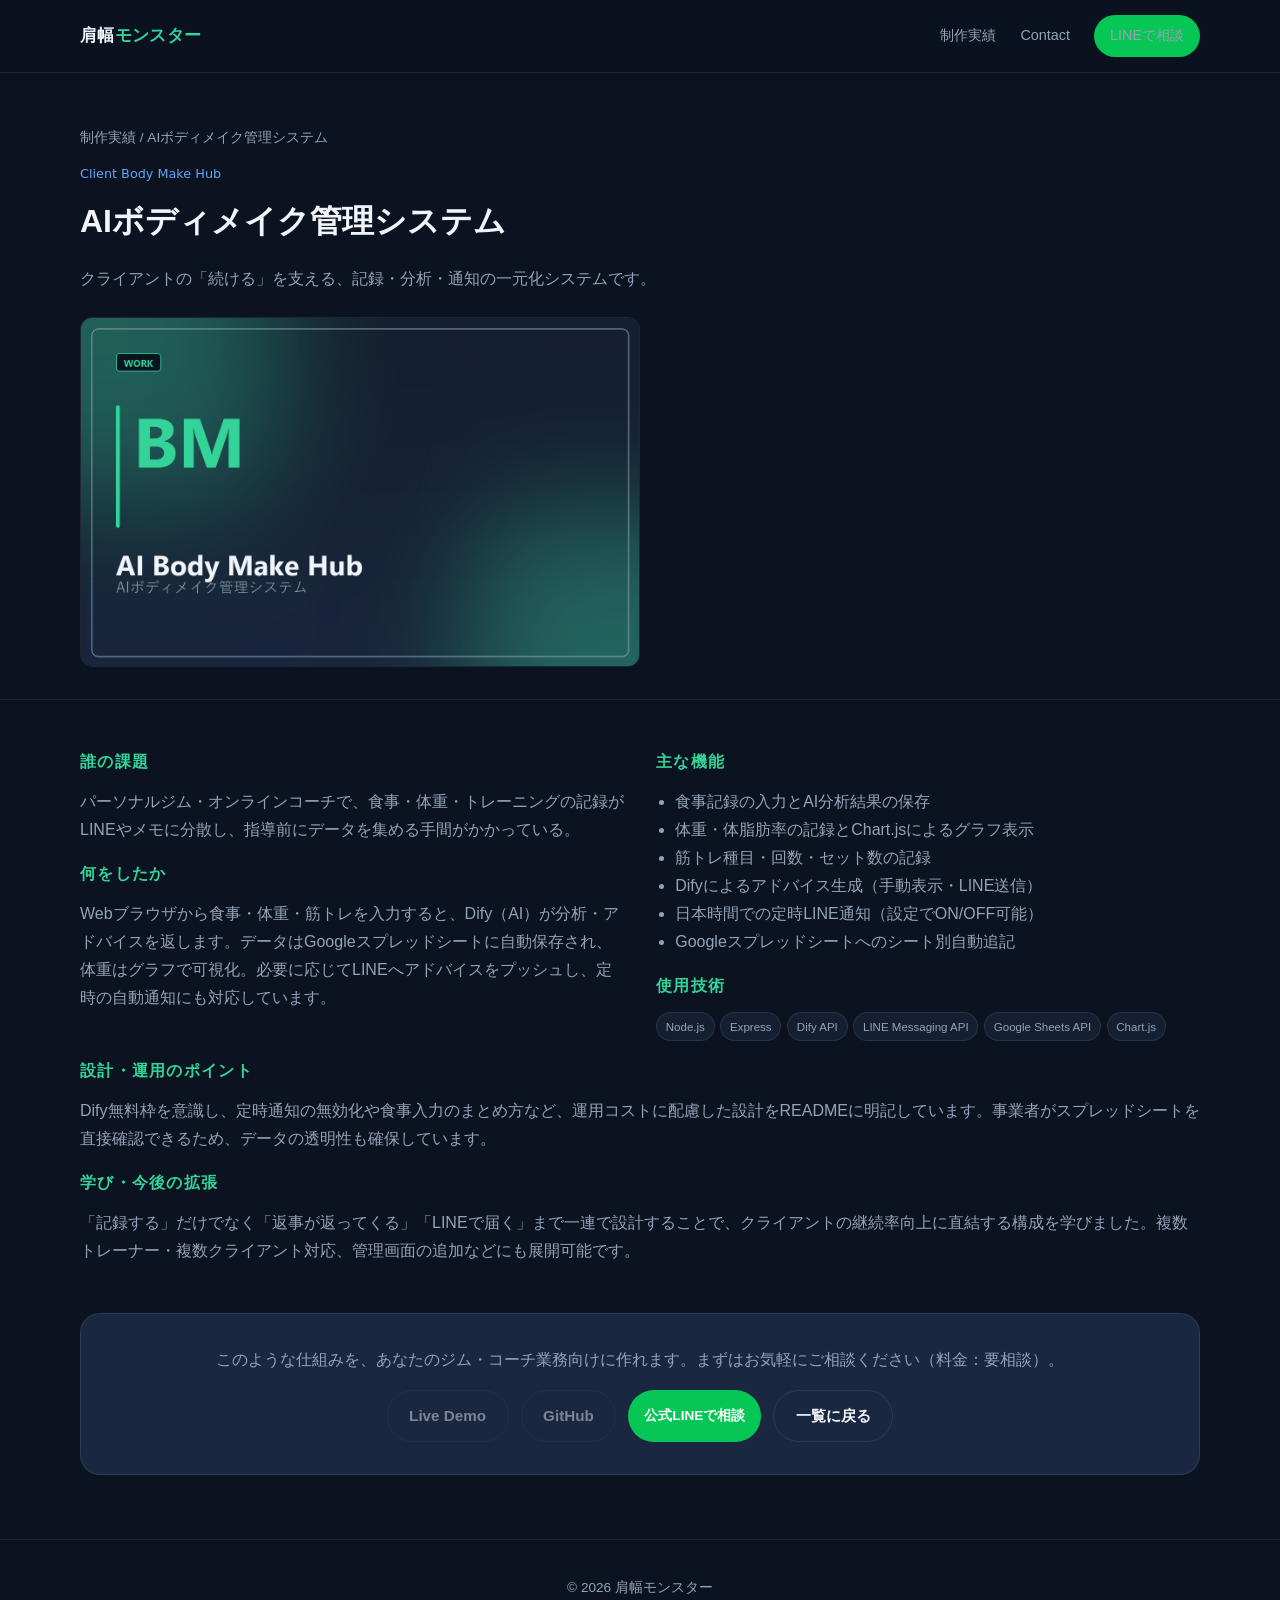
==== works-bodymake.html @ 2a0f4db9 "Initial commit" ====
<!DOCTYPE html>
<html lang="ja">
<head>
  <meta charset="UTF-8">
  <meta name="viewport" content="width=device-width, initial-scale=1.0">
  <title>AIボディメイク管理システム | 肩幅モンスター</title>
  <meta name="description" content="食事・体重・筋トレの記録、DifyによるAI分析、Googleスプレッドシート保存、LINE通知までを実装したWebアプリ。">
  <link rel="icon" type="image/svg+xml" href="favicon.svg">
  <link rel="stylesheet" href="css/style.css">
</head>
<body data-work-page="bodymake">
  <header class="site-header is-scrolled">
    <div class="container header-inner">
      <a href="index.html" class="logo">肩幅<span>モンスター</span></a>
      <nav class="site-nav" aria-label="メイン">
        <a href="index.html#works">制作実績</a>
        <a href="index.html#contact">Contact</a>
        <a class="btn btn-line" data-line-url href="#" target="_blank" rel="noopener">LINEで相談</a>
      </nav>
    </div>
  </header>
  <div class="page-hero">
    <div class="container">
      <p class="breadcrumb"><a href="index.html#works">制作実績</a> / AIボディメイク管理システム</p>
      <p class="work-sub">Client Body Make Hub</p>
      <h1>AIボディメイク管理システム</h1>
      <p style="color:var(--text-muted);max-width:40em">クライアントの「続ける」を支える、記録・分析・通知の一元化システムです。</p>
      <img class="page-hero-thumb" src="images/works/bodymake.png" alt="AIボディメイク管理システム スクリーンショット">
    </div>
  </div>
  <div class="detail-content">
    <div class="container detail-grid">
      <div class="detail-block">
        <h2>誰の課題</h2>
        <p>パーソナルジム・オンラインコーチで、食事・体重・トレーニングの記録がLINEやメモに分散し、指導前にデータを集める手間がかかっている。</p>
        <h2>何をしたか</h2>
        <p>Webブラウザから食事・体重・筋トレを入力すると、Dify（AI）が分析・アドバイスを返します。データはGoogleスプレッドシートに自動保存され、体重はグラフで可視化。必要に応じてLINEへアドバイスをプッシュし、定時の自動通知にも対応しています。</p>
      </div>
      <div class="detail-block">
        <h2>主な機能</h2>
        <ul>
          <li>食事記録の入力とAI分析結果の保存</li>
          <li>体重・体脂肪率の記録とChart.jsによるグラフ表示</li>
          <li>筋トレ種目・回数・セット数の記録</li>
          <li>Difyによるアドバイス生成（手動表示・LINE送信）</li>
          <li>日本時間での定時LINE通知（設定でON/OFF可能）</li>
          <li>Googleスプレッドシートへのシート別自動追記</li>
        </ul>
        <h2>使用技術</h2>
        <div class="work-tags">
          <span class="tag">Node.js</span><span class="tag">Express</span><span class="tag">Dify API</span>
          <span class="tag">LINE Messaging API</span><span class="tag">Google Sheets API</span><span class="tag">Chart.js</span>
        </div>
      </div>
    </div>
    <div class="container">
      <div class="detail-block">
        <h2>設計・運用のポイント</h2>
        <p>Dify無料枠を意識し、定時通知の無効化や食事入力のまとめ方など、運用コストに配慮した設計をREADMEに明記しています。事業者がスプレッドシートを直接確認できるため、データの透明性も確保しています。</p>
        <h2>学び・今後の拡張</h2>
        <p>「記録する」だけでなく「返事が返ってくる」「LINEで届く」まで一連で設計することで、クライアントの継続率向上に直結する構成を学びました。複数トレーナー・複数クライアント対応、管理画面の追加などにも展開可能です。</p>
      </div>
      <div class="detail-cta">
        <p>このような仕組みを、あなたのジム・コーチ業務向けに作れます。まずはお気軽にご相談ください（料金：要相談）。</p>
        <div class="detail-actions">
          <a href="#" class="btn btn-secondary link-disabled" data-demo-page target="_blank" rel="noopener">Live Demo</a>
          <a href="#" class="btn btn-secondary link-disabled" data-repo-page target="_blank" rel="noopener">GitHub</a>
          <a href="#" class="btn btn-line" data-line-url target="_blank" rel="noopener">公式LINEで相談</a>
          <a href="index.html#works" class="btn btn-secondary">一覧に戻る</a>
        </div>
      </div>
    </div>
  </div>
  <footer class="site-footer"><div class="container"><p>© 2026 肩幅モンスター</p></div></footer>
  <script src="js/site-config.js"></script>
  <script src="js/work-page.js"></script>
</body>
</html>
---- css/style.css ----
/* 肩幅モンスター — Portfolio */
:root {
  --bg: #0b1220;
  --bg-elevated: #151f32;
  --bg-card: #1a2740;
  --text: #f1f5f9;
  --text-muted: #94a3b8;
  --accent: #34d399;
  --accent-dim: rgba(52, 211, 153, 0.15);
  --accent-blue: #60a5fa;
  --cta: #fbbf24;
  --cta-hover: #f59e0b;
  --border: rgba(148, 163, 184, 0.15);
  --radius: 12px;
  --radius-lg: 20px;
  --header-h: 72px;
  --max-w: 1120px;
  --font: "Segoe UI", "Hiragino Sans", "Hiragino Kaku Gothic ProN", "Noto Sans JP", sans-serif;
  --font-en: "Segoe UI", system-ui, sans-serif;
}

*,
*::before,
*::after {
  box-sizing: border-box;
}

html {
  scroll-behavior: smooth;
}

body {
  margin: 0;
  font-family: var(--font);
  font-size: 1rem;
  line-height: 1.75;
  color: var(--text);
  background: var(--bg);
  -webkit-font-smoothing: antialiased;
}

body.nav-open {
  overflow: hidden;
}

img {
  max-width: 100%;
  height: auto;
  display: block;
}

a {
  color: var(--accent);
  text-decoration: none;
  transition: color 0.2s, opacity 0.2s;
}

a:hover {
  color: #6ee7b7;
}

.container {
  width: min(100% - 2rem, var(--max-w));
  margin-inline: auto;
}

/* Header */
.site-header {
  position: fixed;
  top: 0;
  left: 0;
  right: 0;
  z-index: 100;
  height: var(--header-h);
  background: transparent;
  transition: background 0.25s, box-shadow 0.25s;
}

.site-header.is-scrolled {
  background: rgba(11, 18, 32, 0.92);
  backdrop-filter: blur(12px);
  box-shadow: 0 1px 0 var(--border);
}

.header-inner {
  display: flex;
  align-items: center;
  justify-content: space-between;
  height: var(--header-h);
}

.logo {
  font-weight: 700;
  font-size: 1.05rem;
  color: var(--text);
  letter-spacing: 0.02em;
}

.logo span {
  color: var(--accent);
}

.site-nav {
  display: flex;
  align-items: center;
  gap: 1.5rem;
}

.site-nav a {
  color: var(--text-muted);
  font-size: 0.9rem;
  font-weight: 500;
}

.site-nav a:hover {
  color: var(--text);
}

.nav-toggle {
  display: none;
  flex-direction: column;
  gap: 5px;
  padding: 8px;
  background: none;
  border: none;
  cursor: pointer;
}

.nav-toggle span {
  display: block;
  width: 22px;
  height: 2px;
  background: var(--text);
  border-radius: 1px;
}

.btn {
  display: inline-flex;
  align-items: center;
  justify-content: center;
  gap: 0.4rem;
  padding: 0.75rem 1.35rem;
  font-size: 0.95rem;
  font-weight: 600;
  border-radius: 999px;
  border: none;
  cursor: pointer;
  transition: transform 0.15s, box-shadow 0.2s, background 0.2s;
}

.btn:hover {
  transform: translateY(-1px);
}

.btn-primary {
  background: var(--cta);
  color: #0b1220;
}

.btn-primary:hover {
  background: var(--cta-hover);
  color: #0b1220;
}

.btn-secondary {
  background: transparent;
  color: var(--text);
  border: 1px solid var(--border);
}

.btn-secondary:hover {
  border-color: var(--accent);
  color: var(--accent);
}

.btn-line {
  background: #06c755;
  color: #fff;
  font-size: 0.85rem;
  padding: 0.55rem 1rem;
}

.btn-line:hover {
  background: #05b34c;
  color: #fff;
}

.btn-sm {
  padding: 0.5rem 1rem;
  font-size: 0.85rem;
}

/* Hero */
.hero {
  padding: calc(var(--header-h) + 3rem) 0 4rem;
  min-height: 90vh;
  display: flex;
  align-items: center;
}

.hero-grid {
  display: grid;
  grid-template-columns: 1fr 1fr;
  gap: 3rem;
  align-items: center;
}

.hero-label {
  font-family: var(--font-en);
  font-size: 0.85rem;
  font-weight: 600;
  letter-spacing: 0.12em;
  text-transform: uppercase;
  color: var(--accent);
  margin: 0 0 0.75rem;
}

.hero h1 {
  font-size: clamp(1.75rem, 4vw, 2.35rem);
  line-height: 1.35;
  margin: 0 0 1rem;
  font-weight: 700;
}

.hero-lead {
  color: var(--text-muted);
  margin: 0 0 1.75rem;
  font-size: 1.05rem;
}

.hero-cta {
  display: flex;
  flex-wrap: wrap;
  gap: 0.75rem;
}

.hero-visual {
  display: flex;
  justify-content: center;
}

.profile-photo-wrap {
  position: relative;
  width: min(100%, 380px);
  aspect-ratio: 1;
  border-radius: 50%;
  overflow: hidden;
  border: 3px solid var(--accent-dim);
  box-shadow: 0 0 60px rgba(52, 211, 153, 0.12);
  background: var(--bg-card);
}

.profile-photo-wrap img {
  width: 100%;
  height: 100%;
  object-fit: cover;
  object-position: center top;
}

/* Sections */
section {
  padding: 5rem 0;
}

.section-label {
  font-family: var(--font-en);
  font-size: 0.75rem;
  font-weight: 700;
  letter-spacing: 0.15em;
  color: var(--accent);
  margin: 0 0 0.35rem;
}

.section-title {
  font-size: clamp(1.5rem, 3vw, 1.85rem);
  margin: 0 0 0.5rem;
}

.section-lead {
  color: var(--text-muted);
  margin: 0 0 2.5rem;
  max-width: 36em;
}

/* Cards grid */
.card-grid {
  display: grid;
  gap: 1.25rem;
}

.card-grid-3 {
  grid-template-columns: repeat(3, 1fr);
}

.card-grid-2 {
  grid-template-columns: repeat(2, 1fr);
}

.card {
  background: var(--bg-card);
  border: 1px solid var(--border);
  border-radius: var(--radius);
  padding: 1.5rem;
  transition: border-color 0.2s, transform 0.2s;
}

.card:hover {
  border-color: rgba(52, 211, 153, 0.35);
  transform: translateY(-2px);
}

.card h3 {
  margin: 0 0 0.5rem;
  font-size: 1.1rem;
}

.card p {
  margin: 0;
  color: var(--text-muted);
  font-size: 0.95rem;
}

.card-icon {
  width: 40px;
  height: 40px;
  border-radius: 10px;
  background: var(--accent-dim);
  color: var(--accent);
  display: flex;
  align-items: center;
  justify-content: center;
  font-size: 1.2rem;
  margin-bottom: 1rem;
}

/* Works */
.work-card {
  display: flex;
  flex-direction: column;
  height: 100%;
}

.work-card.featured {
  border-color: rgba(52, 211, 153, 0.4);
  position: relative;
}

.work-badge {
  position: absolute;
  top: 1rem;
  right: 1rem;
  font-size: 0.7rem;
  font-weight: 700;
  letter-spacing: 0.05em;
  color: var(--accent);
  background: var(--accent-dim);
  padding: 0.2rem 0.5rem;
  border-radius: 4px;
}

.work-thumb {
  aspect-ratio: 16/10;
  background: linear-gradient(135deg, var(--bg-elevated), var(--bg-card));
  border-radius: 8px;
  margin-bottom: 1rem;
  display: flex;
  align-items: center;
  justify-content: center;
  color: var(--text-muted);
  font-size: 0.85rem;
  border: 1px solid var(--border);
  width: 100%;
  object-fit: cover;
}

.work-sub {
  font-family: var(--font-en);
  font-size: 0.8rem;
  color: var(--accent-blue);
  margin: 0 0 0.35rem;
}

.work-tags {
  display: flex;
  flex-wrap: wrap;
  gap: 0.35rem;
  margin: 0.75rem 0 1rem;
}

.tag {
  font-size: 0.72rem;
  padding: 0.2rem 0.55rem;
  border-radius: 999px;
  background: var(--bg-elevated);
  color: var(--text-muted);
  border: 1px solid var(--border);
}

.work-actions {
  display: flex;
  flex-wrap: wrap;
  gap: 0.5rem;
  margin-top: auto;
  padding-top: 0.5rem;
}

.work-card.subtle {
  opacity: 0.92;
}

.work-note {
  font-size: 0.8rem;
  color: var(--text-muted);
  margin-top: 0.5rem;
}

/* Profile */
.profile-grid {
  display: grid;
  grid-template-columns: 280px 1fr;
  gap: 2.5rem;
  align-items: start;
}

.profile-side .profile-photo-wrap {
  width: 100%;
  margin-bottom: 1rem;
}

.profile-name {
  font-size: 1.5rem;
  margin: 0 0 0.25rem;
}

.profile-role {
  color: var(--accent);
  font-family: var(--font-en);
  font-size: 0.9rem;
  margin: 0 0 0.5rem;
}

.timeline {
  list-style: none;
  padding: 0;
  margin: 1.5rem 0;
  border-left: 2px solid var(--border);
}

.timeline li {
  padding: 0 0 1.25rem 1.25rem;
  position: relative;
}

.timeline li::before {
  content: "";
  position: absolute;
  left: -5px;
  top: 0.45em;
  width: 8px;
  height: 8px;
  border-radius: 50%;
  background: var(--accent);
}

.timeline strong {
  display: block;
  color: var(--text);
  margin-bottom: 0.15rem;
}

.values-list {
  list-style: none;
  padding: 0;
  margin: 1rem 0;
}

.values-list li {
  padding: 0.65rem 0;
  border-bottom: 1px solid var(--border);
  color: var(--text-muted);
}

.values-list strong {
  color: var(--text);
}

/* Skills */
.service-price {
  font-size: 0.8rem;
  color: var(--cta);
  margin-top: 0.75rem;
  font-weight: 600;
}

.tech-tags {
  display: flex;
  flex-wrap: wrap;
  gap: 0.5rem;
  margin: 1rem 0 2rem;
}

.flow-box {
  background: var(--bg-card);
  border: 1px solid var(--border);
  border-radius: var(--radius);
  padding: 1.25rem 1.5rem;
  font-size: 0.95rem;
  color: var(--text-muted);
  text-align: center;
}

.flow-box strong {
  color: var(--accent);
}

.steps {
  display: grid;
  grid-template-columns: repeat(4, 1fr);
  gap: 1rem;
  margin-top: 2rem;
}

.step {
  text-align: center;
  padding: 1rem;
}

.step-num {
  display: inline-flex;
  width: 32px;
  height: 32px;
  align-items: center;
  justify-content: center;
  border-radius: 50%;
  background: var(--accent-dim);
  color: var(--accent);
  font-weight: 700;
  font-size: 0.9rem;
  margin-bottom: 0.5rem;
}

.step h4 {
  margin: 0 0 0.35rem;
  font-size: 0.95rem;
}

.step p {
  margin: 0;
  font-size: 0.82rem;
  color: var(--text-muted);
}

/* Contact */
.contact-box {
  text-align: center;
  max-width: 420px;
  margin: 0 auto;
}

.contact-box .section-lead {
  margin-inline: auto;
}

.qr-wrap {
  margin: 1.5rem auto;
  padding: 1rem;
  background: #fff;
  border-radius: var(--radius);
  display: inline-block;
  width: 200px;
}

.qr-wrap img {
  width: 100%;
}

.consult-list {
  text-align: left;
  list-style: none;
  padding: 0;
  margin: 2rem auto 0;
  max-width: 28em;
}

.consult-list li {
  padding: 0.5rem 0 0.5rem 1.5rem;
  position: relative;
  color: var(--text-muted);
}

.consult-list li::before {
  content: "→";
  position: absolute;
  left: 0;
  color: var(--accent);
}

.sub-links {
  margin-top: 2rem;
  display: flex;
  flex-wrap: wrap;
  justify-content: center;
  gap: 1rem;
}

.sub-links a {
  font-size: 0.85rem;
  color: var(--text-muted);
}

.sub-links a[hidden] {
  display: none;
}

/* Footer */
.site-footer {
  padding: 2rem 0;
  border-top: 1px solid var(--border);
  text-align: center;
  color: var(--text-muted);
  font-size: 0.85rem;
}

.site-footer p {
  margin: 0.25rem 0;
}

/* Work detail page */
.page-hero {
  padding: calc(var(--header-h) + 2.5rem) 0 2rem;
  border-bottom: 1px solid var(--border);
}

.page-hero h1 {
  margin: 0.5rem 0 0.25rem;
  font-size: clamp(1.5rem, 3vw, 2rem);
}

.page-hero-thumb {
  display: block;
  width: 100%;
  max-width: 560px;
  aspect-ratio: 16/10;
  object-fit: cover;
  border-radius: 12px;
  border: 1px solid var(--border);
  margin-top: 1.5rem;
}

.breadcrumb {
  font-size: 0.85rem;
  color: var(--text-muted);
}

.breadcrumb a {
  color: var(--text-muted);
}

.detail-content {
  padding: 3rem 0 4rem;
}

.detail-grid {
  display: grid;
  grid-template-columns: 1fr 1fr;
  gap: 2rem;
}

.detail-block h2 {
  font-size: 1rem;
  color: var(--accent);
  margin: 0 0 0.75rem;
  text-transform: uppercase;
  letter-spacing: 0.08em;
}

.detail-block p,
.detail-block ul {
  color: var(--text-muted);
  margin: 0 0 1rem;
}

.detail-block ul {
  padding-left: 1.2rem;
}

.detail-cta {
  margin-top: 3rem;
  padding: 2rem;
  background: var(--bg-card);
  border-radius: var(--radius-lg);
  border: 1px solid var(--border);
  text-align: center;
}

.detail-cta p {
  color: var(--text-muted);
  margin: 0 0 1rem;
}

.detail-actions {
  display: flex;
  flex-wrap: wrap;
  gap: 0.75rem;
  justify-content: center;
}

.link-disabled {
  pointer-events: none;
  opacity: 0.45;
}

/* Reveal animation */
.reveal {
  opacity: 0;
  transform: translateY(20px);
  transition: opacity 0.6s ease, transform 0.6s ease;
}

.reveal.is-visible {
  opacity: 1;
  transform: none;
}

/* Responsive */
@media (max-width: 900px) {
  .hero-grid,
  .profile-grid,
  .detail-grid {
    grid-template-columns: 1fr;
  }

  .card-grid-3,
  .steps {
    grid-template-columns: 1fr;
  }

  .card-grid-2 {
    grid-template-columns: 1fr;
  }

  .hero-visual {
    order: -1;
  }

  .profile-side {
    max-width: 280px;
    margin: 0 auto;
  }

  .nav-toggle {
    display: flex;
  }

  .site-nav {
    position: fixed;
    top: var(--header-h);
    left: 0;
    right: 0;
    bottom: 0;
    flex-direction: column;
    align-items: stretch;
    padding: 1.5rem;
    background: var(--bg);
    gap: 0;
    transform: translateX(100%);
    transition: transform 0.3s;
  }

  .site-nav.is-open {
    transform: translateX(0);
  }

  .site-nav a {
    padding: 1rem 0;
    border-bottom: 1px solid var(--border);
    font-size: 1rem;
  }

  .site-nav .btn-line {
    margin-top: 1rem;
    justify-content: center;
  }

  .header-inner .btn-line.hide-mobile {
    display: none;
  }
}

@media (min-width: 901px) {
  .site-nav .btn-line.nav-line {
    display: none;
  }
}
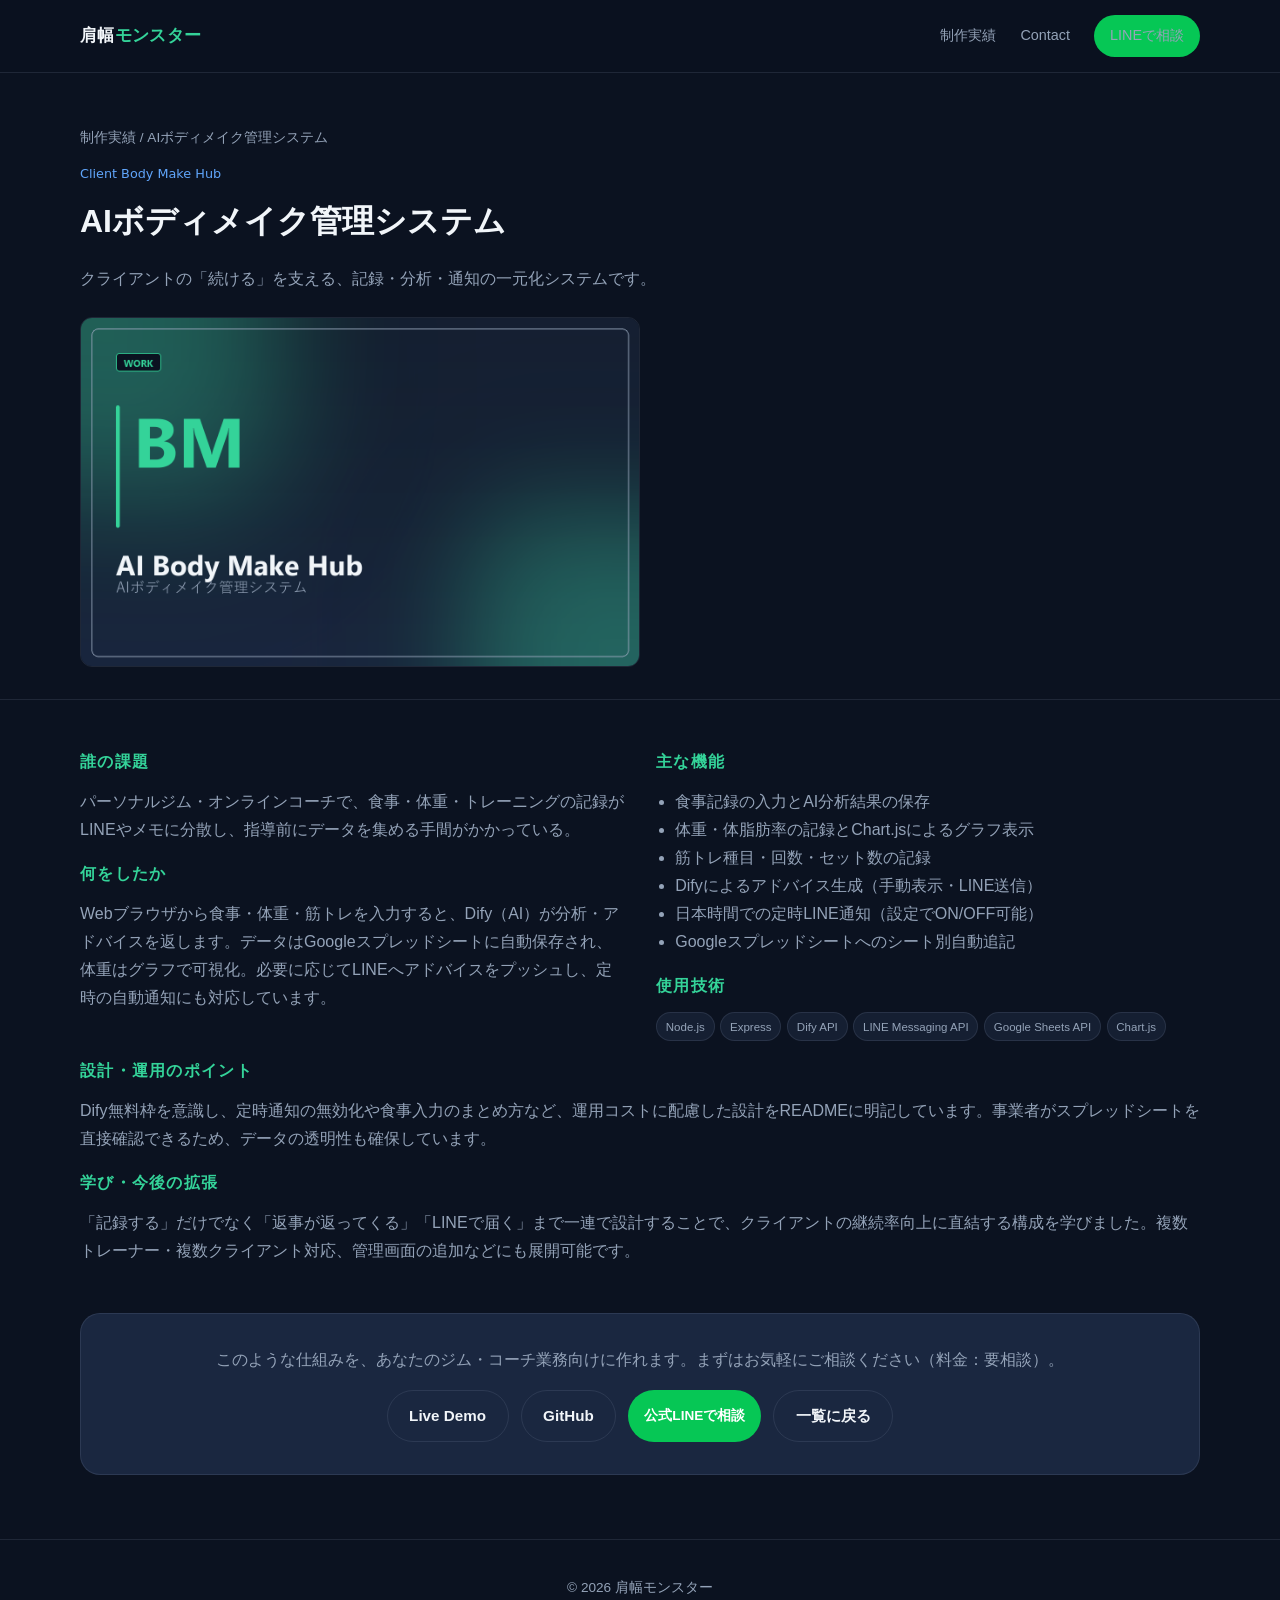
==== commit 0e65f9ff: "Enable Demo and GitHub links" ====
--- a/works-bodymake.html
+++ b/works-bodymake.html
@@ -63,8 +63,8 @@
       <div class="detail-cta">
         <p>このような仕組みを、あなたのジム・コーチ業務向けに作れます。まずはお気軽にご相談ください（料金：要相談）。</p>
         <div class="detail-actions">
-          <a href="#" class="btn btn-secondary link-disabled" data-demo-page target="_blank" rel="noopener">Live Demo</a>
-          <a href="#" class="btn btn-secondary link-disabled" data-repo-page target="_blank" rel="noopener">GitHub</a>
+          <a href="works-bodymake.html" class="btn btn-secondary" data-demo-page title="デモURL未公開のため詳細ページへ">Live Demo</a>
+          <a href="https://github.com/shoki0084-sys/portfolio-shoulder-monster" class="btn btn-secondary" data-repo-page target="_blank" rel="noopener">GitHub</a>
           <a href="#" class="btn btn-line" data-line-url target="_blank" rel="noopener">公式LINEで相談</a>
           <a href="index.html#works" class="btn btn-secondary">一覧に戻る</a>
         </div>
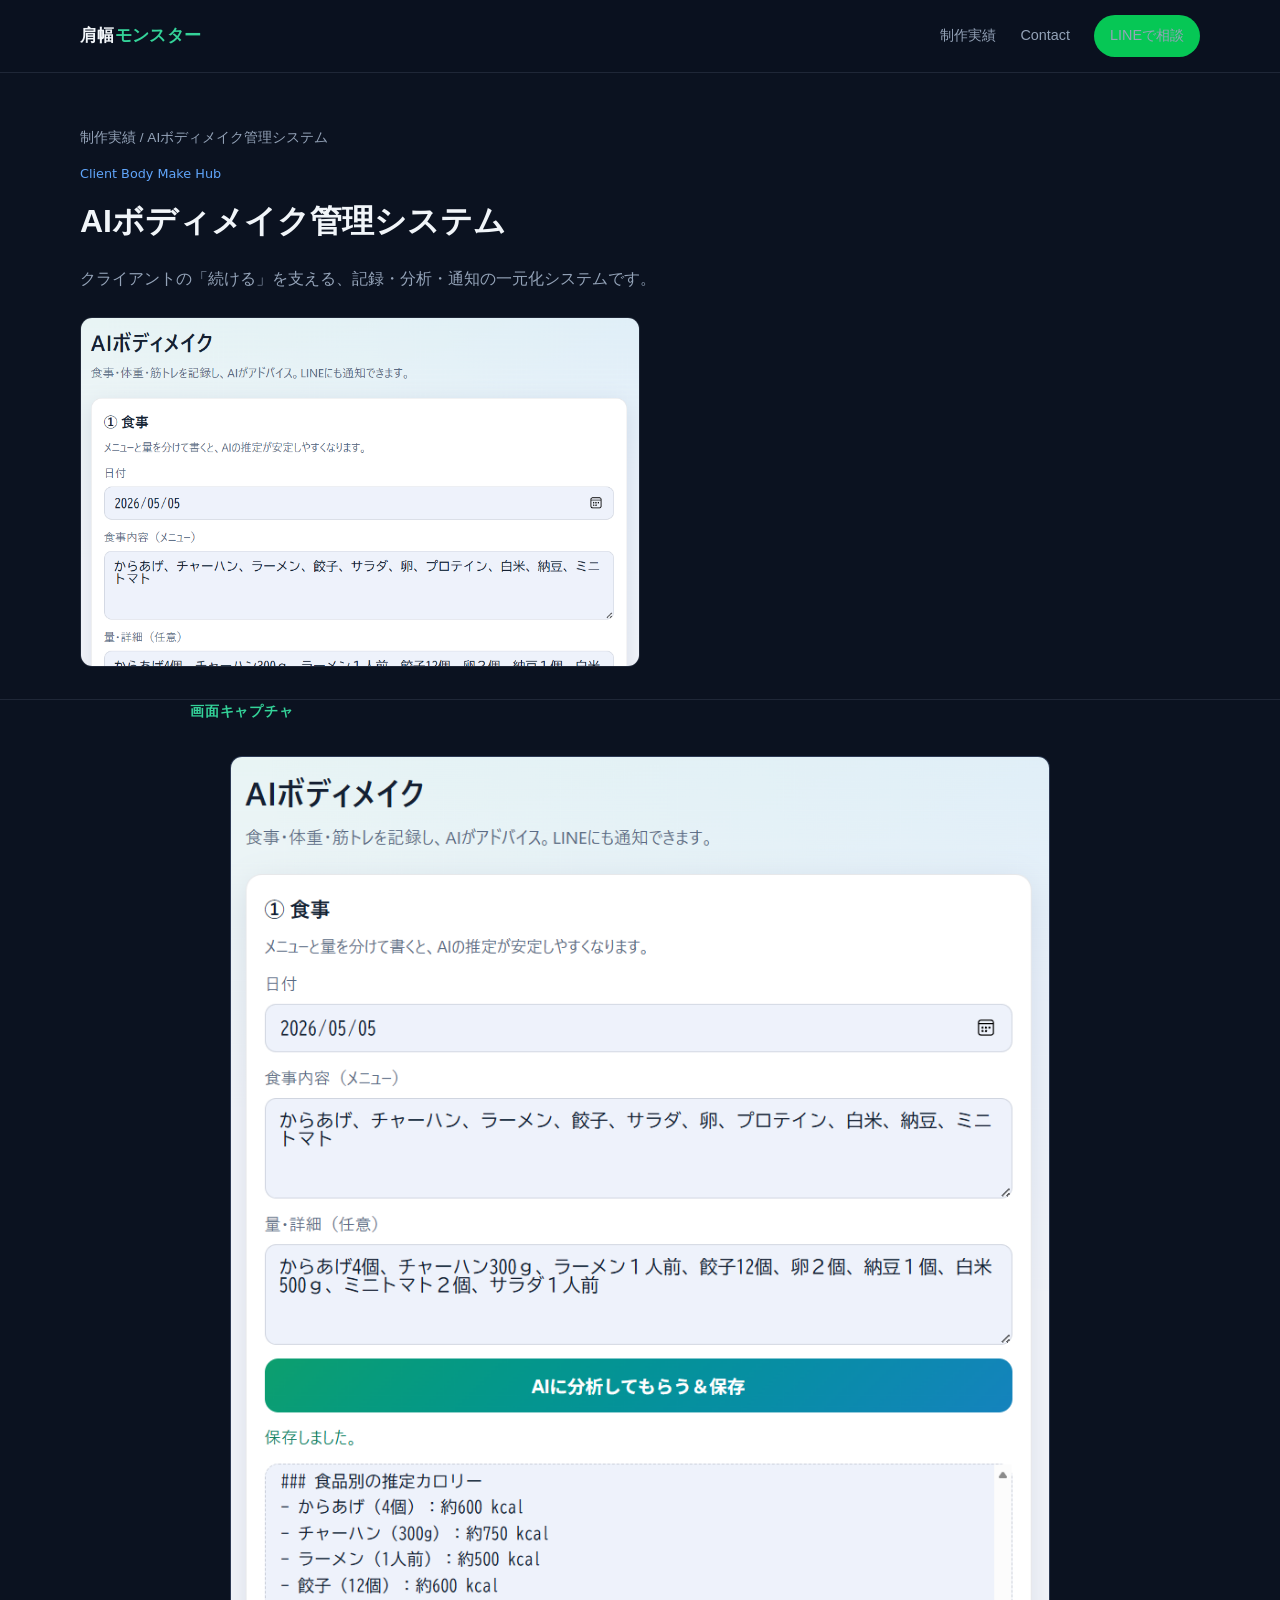
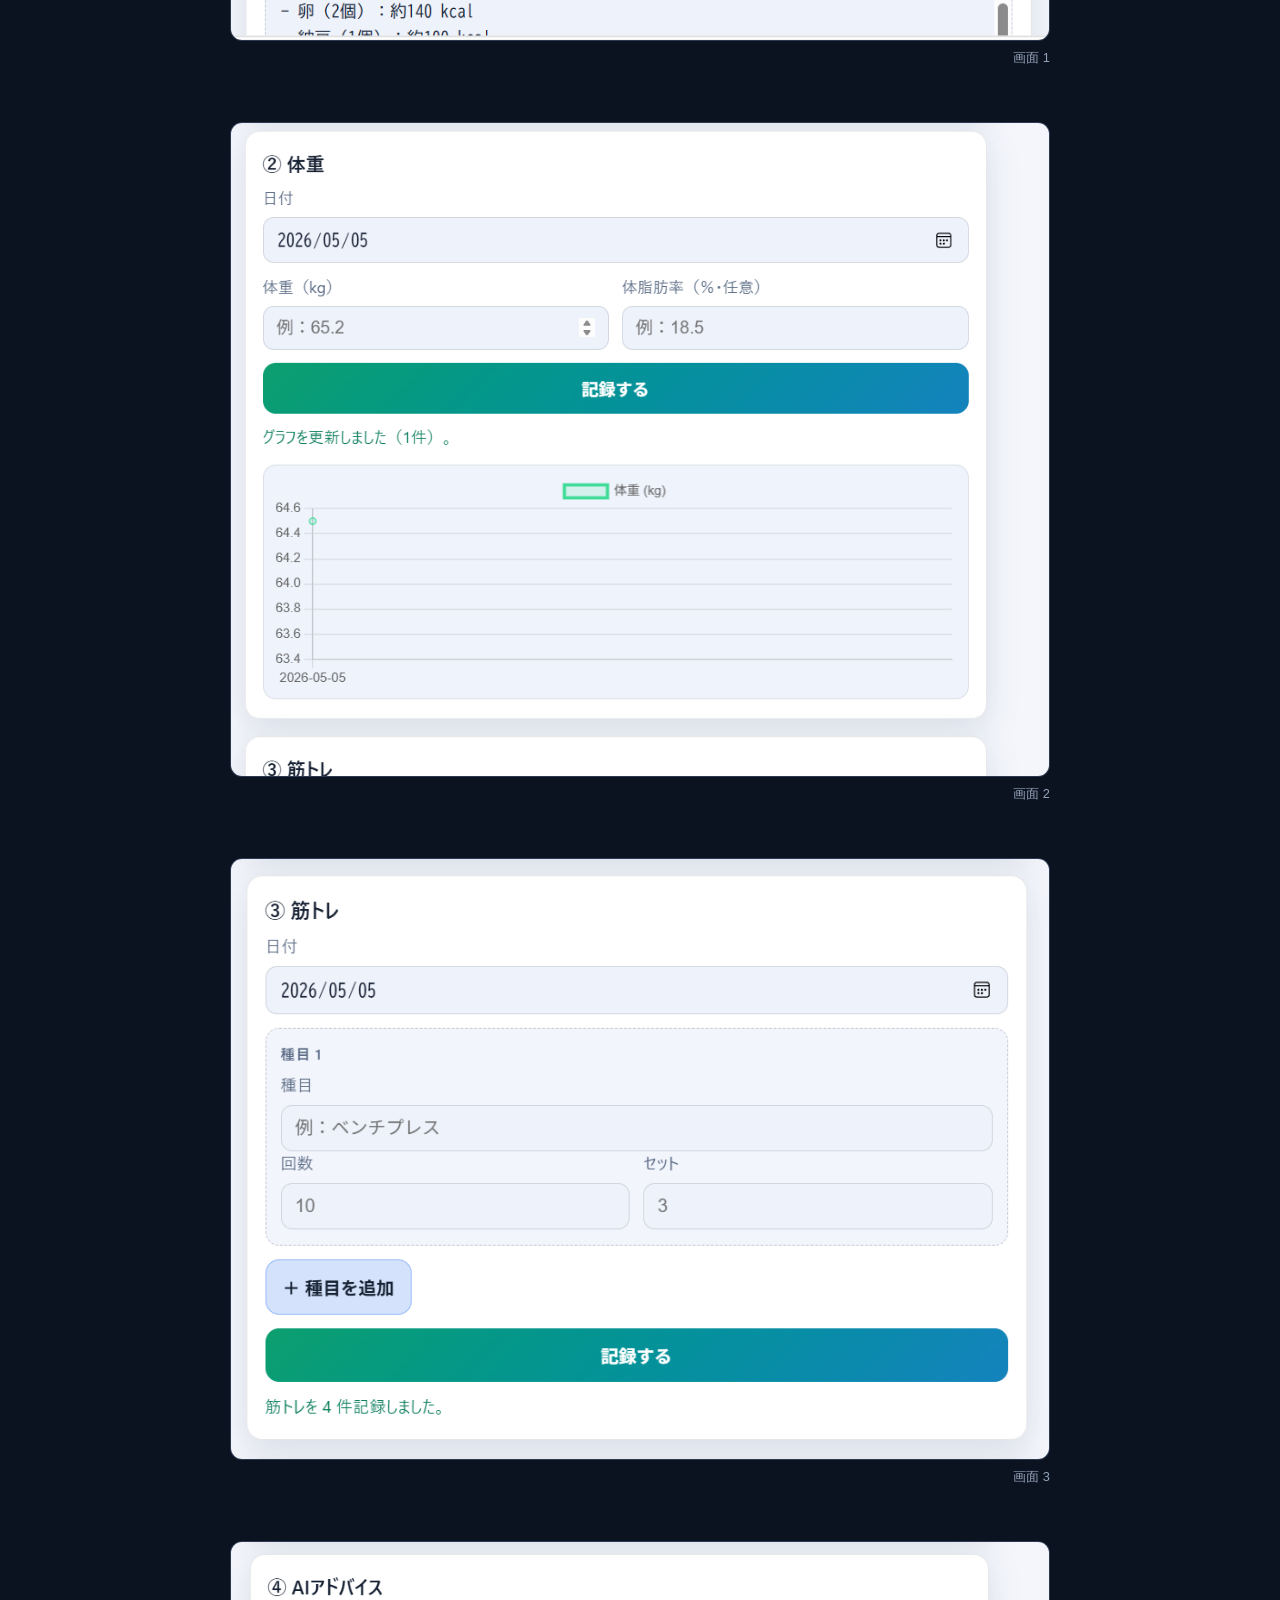
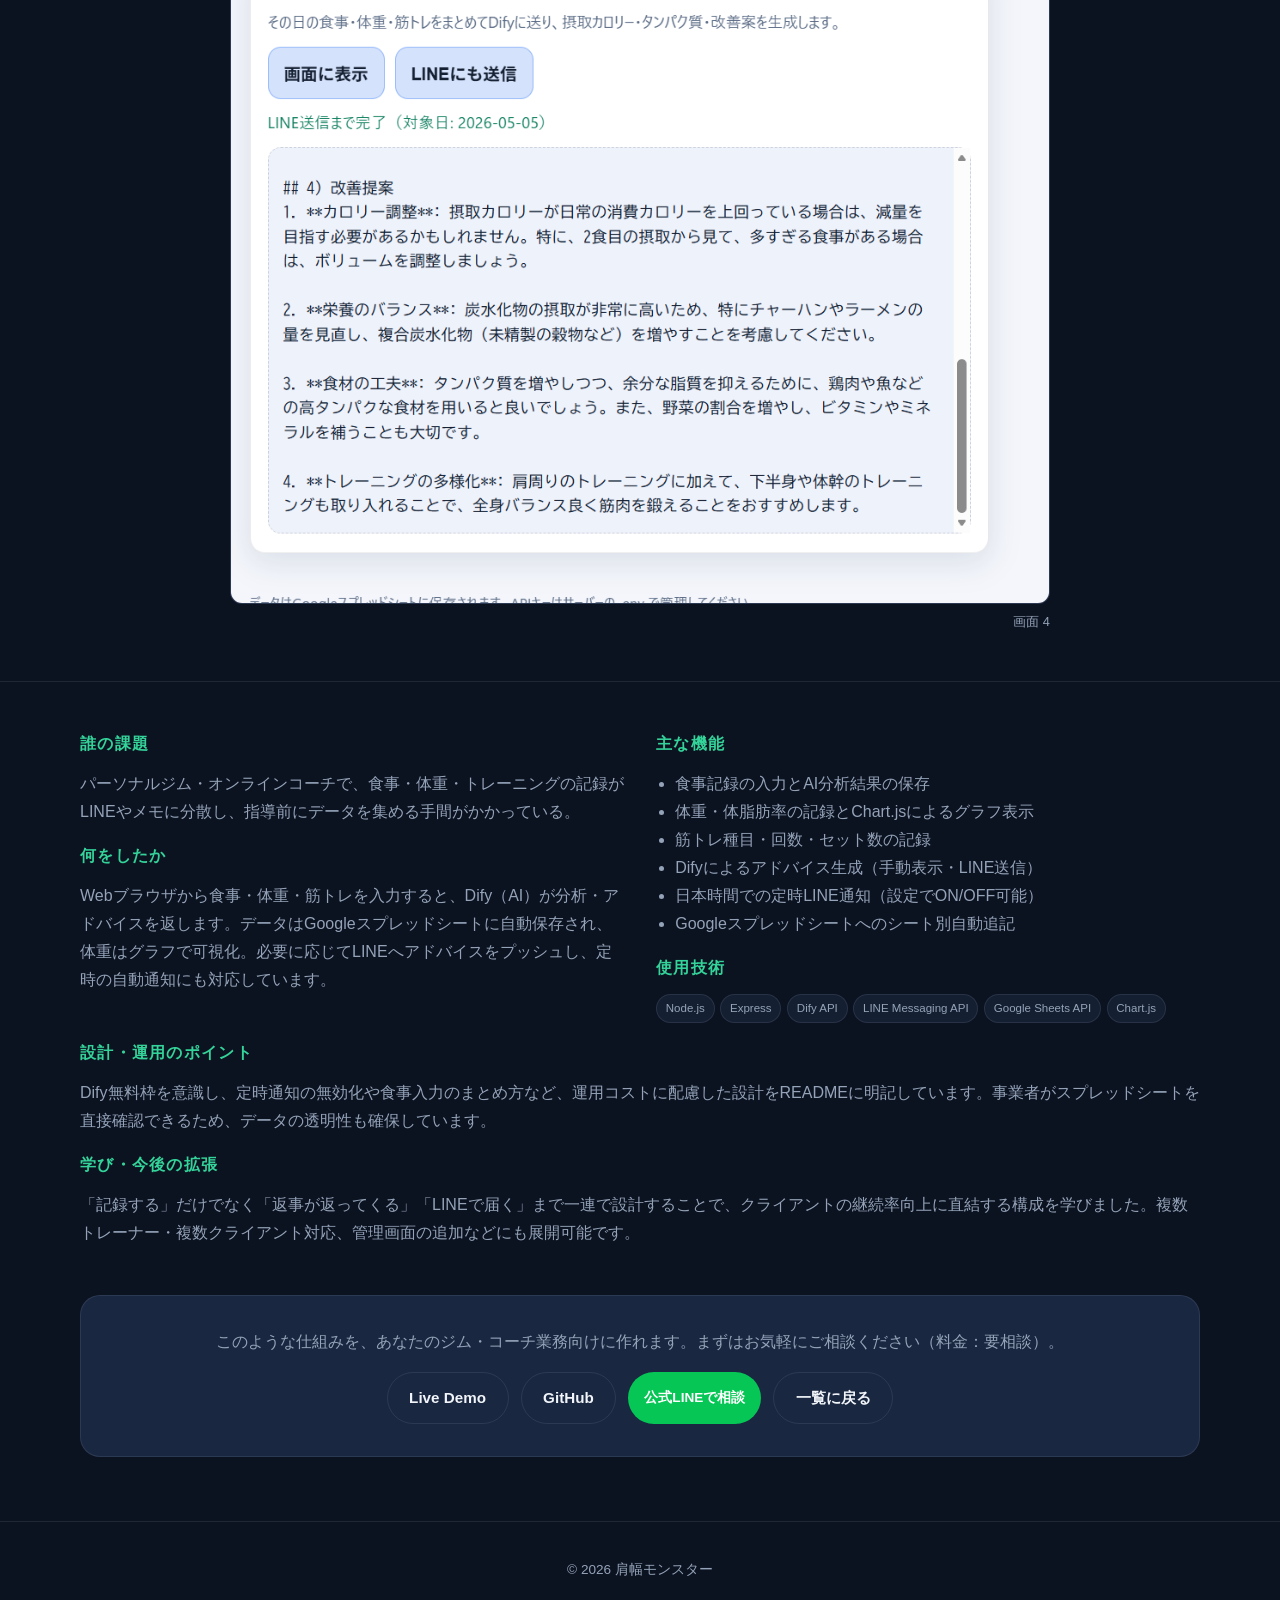
==== commit e2975a9f: "Update portfolio layout and publish work screenshots for GitHub Pages. Co-authored-by: Cursor <curso" ====
--- a/works-bodymake.html
+++ b/works-bodymake.html
@@ -28,6 +28,12 @@
       <img class="page-hero-thumb" src="images/works/bodymake.png" alt="AIボディメイク管理システム スクリーンショット">
     </div>
   </div>
+  <section class="work-gallery-section" hidden>
+    <div class="container">
+      <h2 class="work-gallery-heading">画面キャプチャ</h2>
+      <div class="work-gallery" data-work-gallery></div>
+    </div>
+  </section>
   <div class="detail-content">
     <div class="container detail-grid">
       <div class="detail-block">
--- a/css/style.css
+++ b/css/style.css
@@ -173,6 +173,17 @@
   color: var(--accent);
 }
 
+.btn-github {
+  background: rgba(255, 255, 255, 0.06);
+  color: var(--text);
+  border: 1px solid var(--border);
+}
+
+.btn-github:hover {
+  border-color: var(--accent-blue);
+  color: var(--accent-blue);
+}
+
 .btn-line {
   background: #06c755;
   color: #fff;
@@ -190,10 +201,84 @@
   font-size: 0.85rem;
 }
 
-/* Hero */
+/* Intro（自己紹介・トップ） */
+.intro-section {
+  padding: calc(var(--header-h) + 2.5rem) 0 3rem;
+}
+
+.intro-grid {
+  display: grid;
+  grid-template-columns: minmax(240px, 300px) 1fr;
+  gap: 2.5rem 3rem;
+  align-items: start;
+}
+
+.intro-side {
+  text-align: center;
+}
+
+.intro-side .profile-photo-wrap {
+  margin: 0 auto 1.25rem;
+  width: min(100%, 280px);
+}
+
+.intro-name {
+  font-size: clamp(1.5rem, 3vw, 1.85rem);
+  margin: 0 0 0.35rem;
+  font-weight: 700;
+}
+
+.intro-role {
+  font-family: var(--font-en);
+  font-size: 0.82rem;
+  font-weight: 600;
+  letter-spacing: 0.06em;
+  color: var(--accent);
+  margin: 0 0 0.35rem;
+}
+
+.intro-tagline {
+  color: var(--text-muted);
+  font-size: 0.92rem;
+  margin: 0 0 1rem;
+}
+
+.intro-pills {
+  justify-content: center;
+  margin: 0;
+}
+
+.intro-greeting {
+  font-size: 1.15rem;
+  font-weight: 600;
+  margin: 0 0 1rem;
+  color: var(--text);
+}
+
+.intro-text p {
+  margin: 0 0 1rem;
+  color: var(--text-muted);
+  line-height: 1.75;
+  font-size: 1rem;
+}
+
+.intro-text strong {
+  color: var(--text);
+  font-weight: 600;
+}
+
+.intro-timeline {
+  margin: 1.25rem 0 1.5rem;
+}
+
+.intro-cta {
+  margin-top: 0.5rem;
+}
+
+/* Hero（レガシー互換） */
 .hero {
-  padding: calc(var(--header-h) + 3rem) 0 4rem;
-  min-height: 90vh;
+  padding: calc(var(--header-h) + 2.5rem) 0 3rem;
+  min-height: auto;
   display: flex;
   align-items: center;
 }
@@ -213,6 +298,29 @@
   text-transform: uppercase;
   color: var(--accent);
   margin: 0 0 0.75rem;
+}
+
+.hero-pills {
+  display: flex;
+  flex-wrap: wrap;
+  gap: 0.5rem;
+  margin: 0 0 1rem;
+}
+
+.hero-pill {
+  font-size: 0.78rem;
+  font-weight: 600;
+  padding: 0.35rem 0.75rem;
+  border-radius: 999px;
+  background: var(--bg-card);
+  border: 1px solid var(--border);
+  color: var(--text-muted);
+}
+
+.hero-pill-accent {
+  border-color: rgba(52, 211, 153, 0.45);
+  color: var(--accent);
+  background: var(--accent-dim);
 }
 
 .hero h1 {
@@ -257,9 +365,235 @@
   object-position: center top;
 }
 
+/* Stats band */
+.stats-section {
+  padding: 2.5rem 0;
+  border-top: 1px solid var(--border);
+  border-bottom: 1px solid var(--border);
+  background: rgba(15, 23, 42, 0.5);
+}
+
+.stats-grid {
+  display: grid;
+  grid-template-columns: repeat(3, 1fr);
+  gap: 1.25rem;
+}
+
+.stat-card {
+  text-align: center;
+  padding: 1.25rem 1rem;
+  border-radius: var(--radius);
+  background: var(--bg-card);
+  border: 1px solid var(--border);
+}
+
+.stat-value {
+  font-family: var(--font-en);
+  font-size: clamp(2rem, 5vw, 2.75rem);
+  font-weight: 700;
+  color: var(--accent);
+  margin: 0 0 0.25rem;
+  line-height: 1.1;
+}
+
+.stat-label-en {
+  font-family: var(--font-en);
+  font-size: 0.8rem;
+  font-weight: 600;
+  letter-spacing: 0.06em;
+  text-transform: uppercase;
+  color: var(--text);
+  margin: 0 0 0.2rem;
+}
+
+.stat-label-ja {
+  font-size: 0.8rem;
+  color: var(--text-muted);
+  margin: 0;
+}
+
+.stat-card-experience .stat-label-en,
+.stat-card-experience .stat-label-ja {
+  margin-top: 0.75rem;
+}
+
+.stat-experience {
+  display: flex;
+  flex-direction: column;
+  gap: 0.35rem;
+}
+
+.stat-experience-row {
+  display: flex;
+  align-items: baseline;
+  justify-content: center;
+  flex-wrap: wrap;
+  gap: 0.2rem 0.45rem;
+  margin: 0;
+  line-height: 1.2;
+}
+
+.stat-exp-num {
+  font-family: var(--font-en);
+  font-size: clamp(1.75rem, 4vw, 2.25rem);
+  font-weight: 700;
+  color: var(--accent);
+}
+
+.stat-exp-unit {
+  font-size: 1rem;
+  font-weight: 600;
+  color: var(--accent);
+}
+
+.stat-exp-role {
+  font-size: 0.88rem;
+  font-weight: 600;
+  color: var(--text);
+}
+
+/* AI diagnosis */
+.diagnosis-section {
+  padding-top: 3.5rem;
+  padding-bottom: 3.5rem;
+}
+
+.diagnosis-card {
+  background: var(--bg-card);
+  border: 1px solid var(--border);
+  border-radius: var(--radius);
+  padding: 1.75rem;
+  margin-top: 1.5rem;
+}
+
+.diagnosis-options {
+  display: grid;
+  grid-template-columns: repeat(3, 1fr);
+  gap: 0.75rem;
+}
+
+.diagnosis-btn {
+  font-family: inherit;
+  font-size: 1rem;
+  font-weight: 600;
+  padding: 1rem 1.25rem;
+  border-radius: var(--radius);
+  border: 1px solid var(--border);
+  background: var(--bg-elevated);
+  color: var(--text);
+  cursor: pointer;
+  transition: border-color 0.2s, background 0.2s, color 0.2s, transform 0.15s;
+}
+
+.diagnosis-btn:hover {
+  border-color: var(--accent);
+  color: var(--accent);
+}
+
+.diagnosis-btn.is-active {
+  border-color: var(--accent);
+  background: var(--accent-dim);
+  color: var(--accent);
+}
+
+.diagnosis-result {
+  margin-top: 1.5rem;
+  padding-top: 1.5rem;
+  border-top: 1px solid var(--border);
+}
+
+.diagnosis-result-label {
+  font-family: var(--font-en);
+  font-size: 0.72rem;
+  font-weight: 700;
+  letter-spacing: 0.12em;
+  text-transform: uppercase;
+  color: var(--accent);
+  margin: 0 0 0.5rem;
+}
+
+.diagnosis-result-title {
+  font-size: 1.15rem;
+  margin: 0 0 0.75rem;
+}
+
+.diagnosis-result-text {
+  margin: 0;
+  color: var(--text-muted);
+  line-height: 1.7;
+  font-size: 0.98rem;
+}
+
 /* Sections */
 section {
-  padding: 5rem 0;
+  padding: 4rem 0;
+}
+
+.section-alt {
+  background: rgba(15, 23, 42, 0.45);
+  border-top: 1px solid var(--border);
+  border-bottom: 1px solid var(--border);
+}
+
+.works-section {
+  padding-top: 3.5rem;
+}
+
+.works-group-title {
+  font-size: 1rem;
+  font-weight: 600;
+  margin: 2.5rem 0 1rem;
+  color: var(--text);
+  display: flex;
+  flex-wrap: wrap;
+  align-items: baseline;
+  gap: 0.5rem;
+}
+
+.works-group-title:first-of-type {
+  margin-top: 1.75rem;
+}
+
+.works-group-title--sub {
+  margin-top: 3rem;
+}
+
+.works-group-note {
+  font-size: 0.8rem;
+  font-weight: 500;
+  color: var(--text-muted);
+}
+
+.works-grid--sub .work-card {
+  padding: 1.25rem;
+}
+
+.works-grid--sub .work-card h3 {
+  font-size: 1rem;
+}
+
+.works-grid--sub .work-period {
+  margin-bottom: 0.35rem;
+}
+
+.work-desc {
+  margin: 0 0 0.75rem;
+  color: var(--text-muted);
+  font-size: 0.92rem;
+  line-height: 1.55;
+}
+
+.works-grid--sub .work-desc {
+  font-size: 0.88rem;
+  margin-bottom: 0.5rem;
+}
+
+.works-grid--sub .work-tags {
+  display: none;
+}
+
+.works-grid--sub .work-thumb {
+  margin-bottom: 0.75rem;
 }
 
 .section-label {
@@ -314,7 +648,7 @@
   font-size: 1.1rem;
 }
 
-.card p {
+.card p:not(.work-period):not(.work-sub):not(.work-note):not(.service-price) {
   margin: 0;
   color: var(--text-muted);
   font-size: 0.95rem;
@@ -363,14 +697,12 @@
   background: linear-gradient(135deg, var(--bg-elevated), var(--bg-card));
   border-radius: 8px;
   margin-bottom: 1rem;
-  display: flex;
-  align-items: center;
-  justify-content: center;
-  color: var(--text-muted);
-  font-size: 0.85rem;
+  display: block;
   border: 1px solid var(--border);
   width: 100%;
+  height: auto;
   object-fit: cover;
+  object-position: top center;
 }
 
 .work-sub {
@@ -378,6 +710,13 @@
   font-size: 0.8rem;
   color: var(--accent-blue);
   margin: 0 0 0.35rem;
+}
+
+.work-period {
+  font-size: 0.8rem;
+  font-weight: 600;
+  color: var(--accent-blue);
+  margin: 0 0 0.5rem;
 }
 
 .work-tags {
@@ -642,9 +981,49 @@
   max-width: 560px;
   aspect-ratio: 16/10;
   object-fit: cover;
+  object-position: top center;
   border-radius: 12px;
   border: 1px solid var(--border);
   margin-top: 1.5rem;
+}
+
+.work-gallery-section {
+  padding: 0 0 2rem;
+  border-bottom: 1px solid var(--border);
+}
+
+.work-gallery-section .container {
+  max-width: 900px;
+}
+
+.work-gallery-heading {
+  font-size: 0.85rem;
+  font-weight: 600;
+  color: var(--accent);
+  margin: 0 0 1rem;
+  letter-spacing: 0.06em;
+}
+
+.work-gallery {
+  display: flex;
+  flex-direction: column;
+  gap: 1.25rem;
+}
+
+.work-gallery--multi .work-gallery-item img {
+  width: 100%;
+  height: auto;
+  display: block;
+  border-radius: 12px;
+  border: 1px solid var(--border);
+  background: var(--bg-card);
+}
+
+.work-gallery-item figcaption {
+  font-size: 0.8rem;
+  color: var(--text-muted);
+  margin-top: 0.4rem;
+  text-align: right;
 }
 
 .breadcrumb {
@@ -725,11 +1104,25 @@
 /* Responsive */
 @media (max-width: 900px) {
   .hero-grid,
+  .intro-grid,
   .profile-grid,
   .detail-grid {
     grid-template-columns: 1fr;
   }
 
+  .intro-side {
+    max-width: 300px;
+    margin: 0 auto;
+  }
+
+  .intro-body .section-label {
+    text-align: center;
+  }
+
+  .intro-greeting {
+    text-align: center;
+  }
+
   .card-grid-3,
   .steps {
     grid-template-columns: 1fr;
@@ -741,6 +1134,20 @@
 
   .hero-visual {
     order: -1;
+  }
+
+  .stats-grid {
+    grid-template-columns: 1fr;
+  }
+
+  .diagnosis-options {
+    grid-template-columns: 1fr;
+  }
+
+  .hero-cta .btn {
+    flex: 1 1 auto;
+    min-width: calc(50% - 0.375rem);
+    justify-content: center;
   }
 
   .profile-side {
